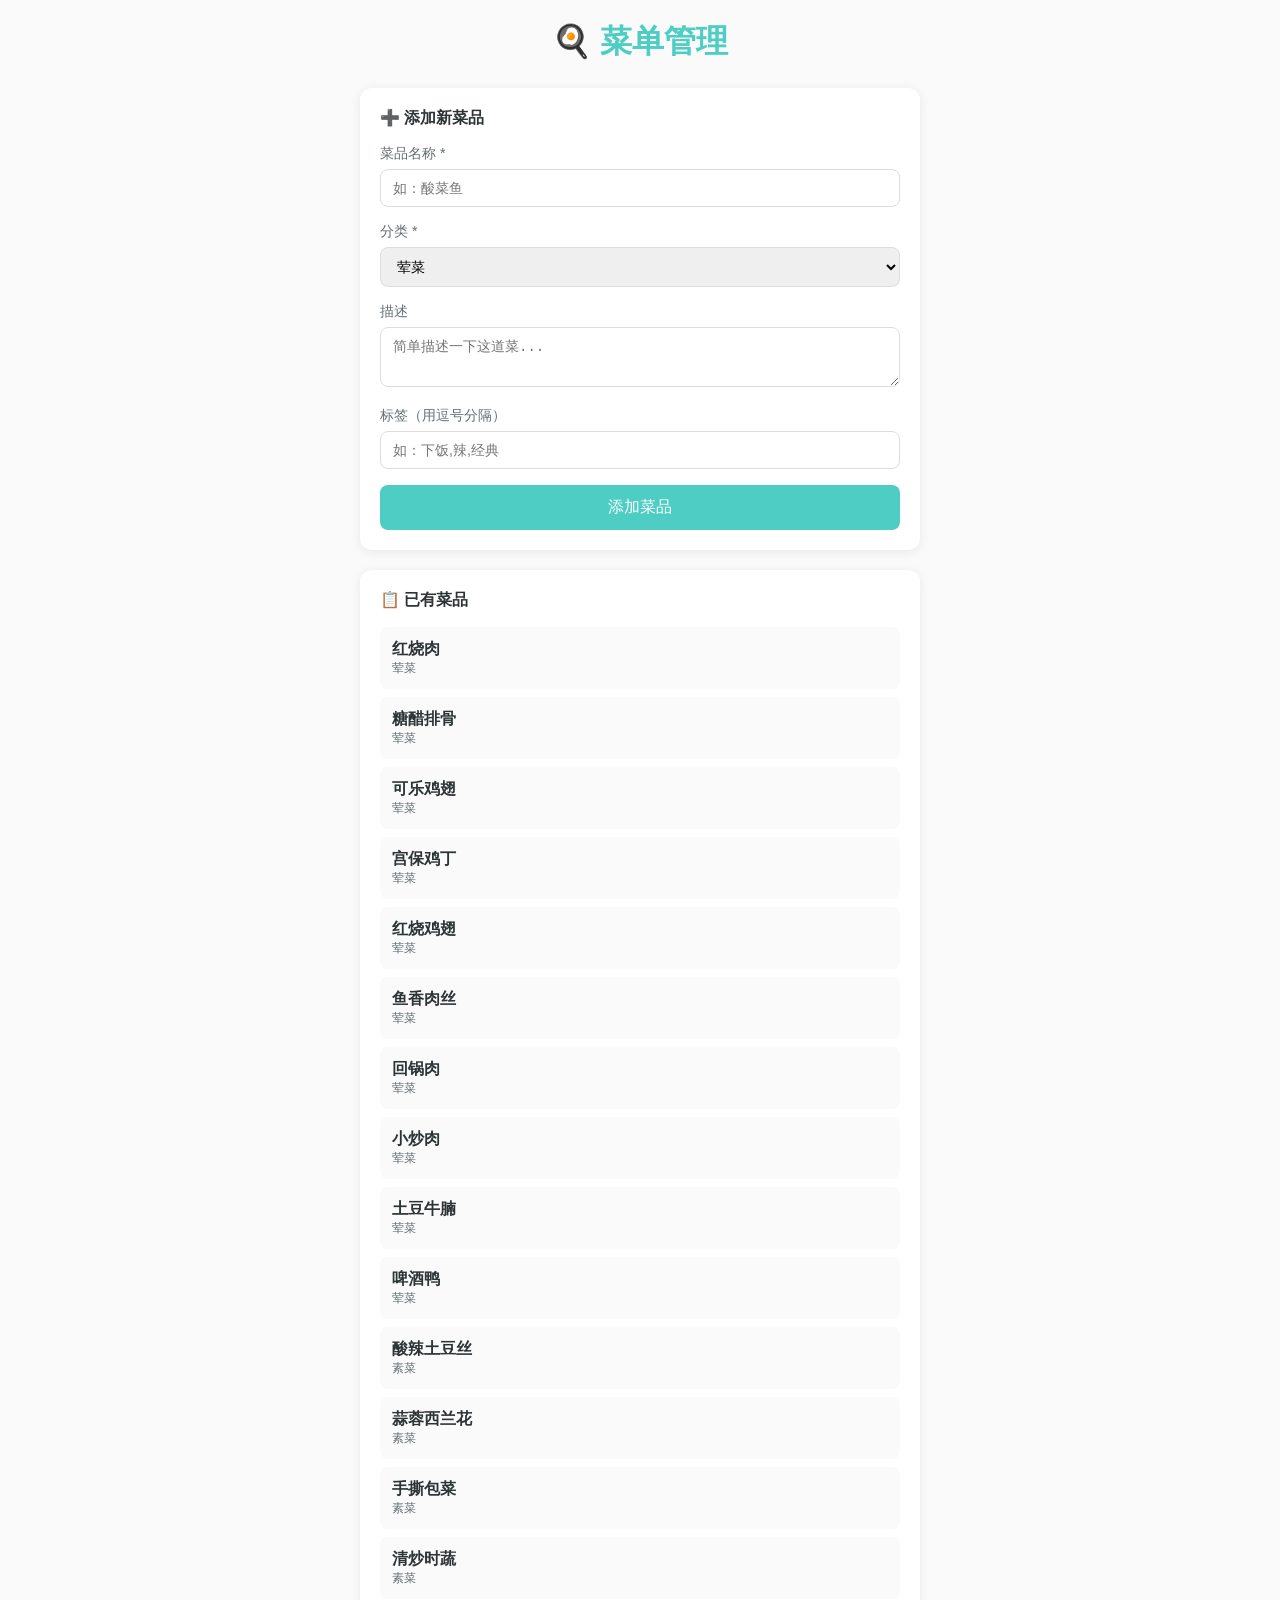
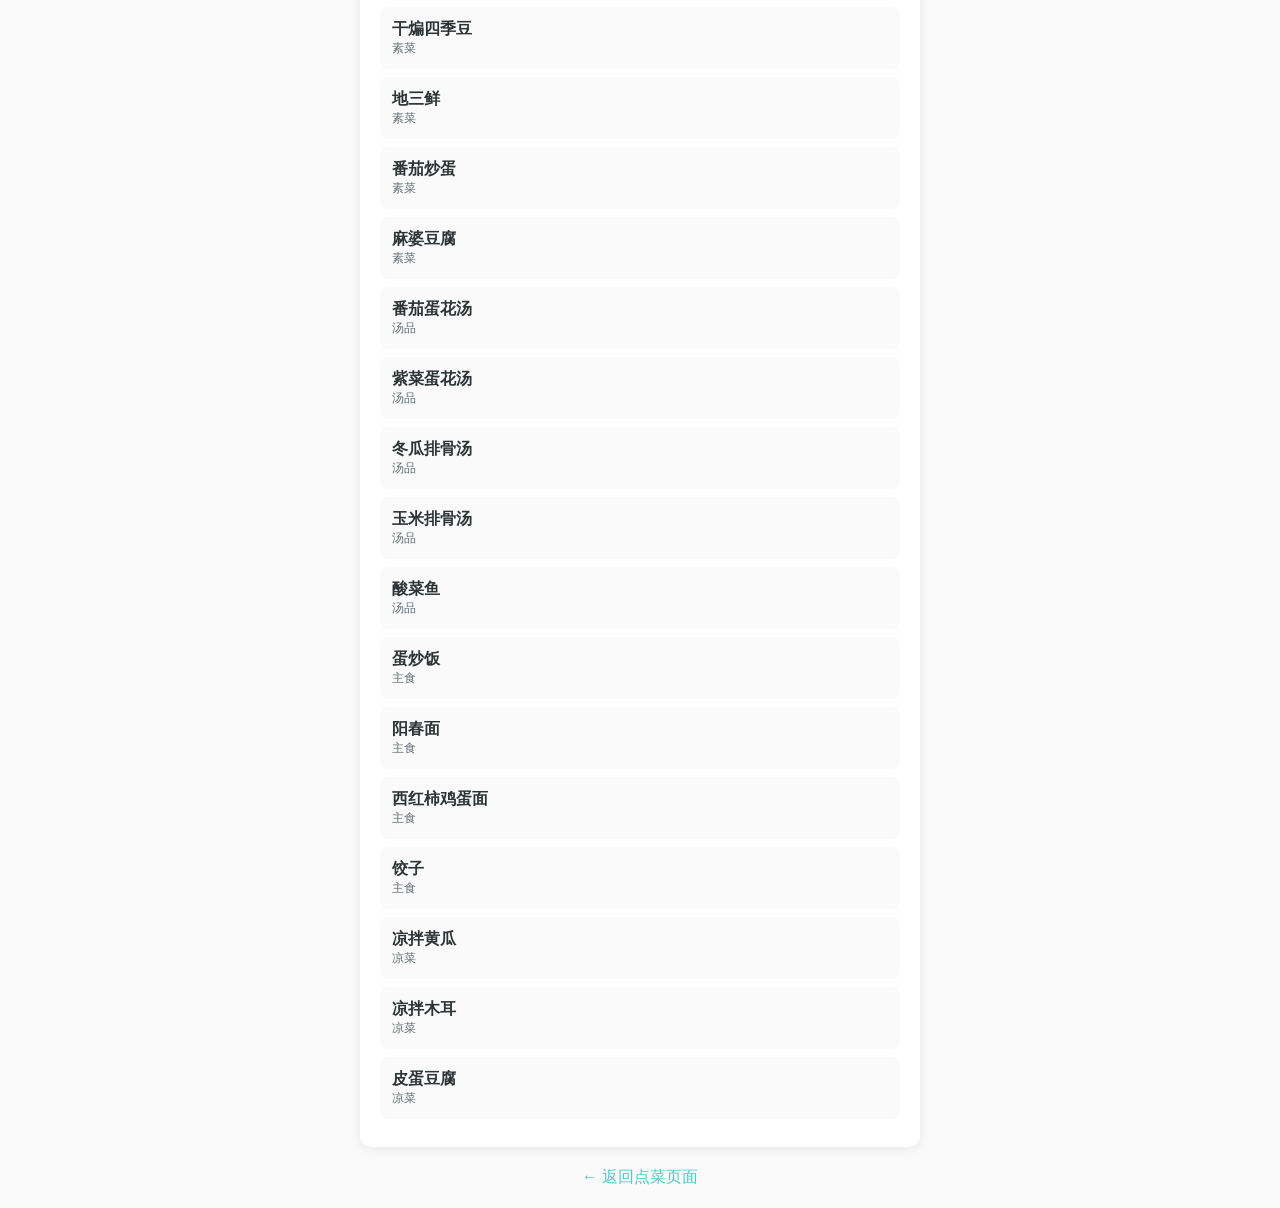
==== admin.html @ bf2adbd8 "Initial commit" ====
<!DOCTYPE html>
<html lang="zh-CN">
<head>
  <meta charset="UTF-8">
  <meta name="viewport" content="width=device-width, initial-scale=1.0">
  <title>🍳 菜单管理</title>
  <style>
    * { margin: 0; padding: 0; box-sizing: border-box; }
    
    :root {
      --primary: #4ECDC4;
      --primary-light: #E8F8F7;
      --text: #2D3436;
      --text-light: #636E72;
      --bg: #FAFAFA;
    }
    
    body {
      font-family: -apple-system, BlinkMacSystemFont, "PingFang SC", sans-serif;
      background: var(--bg);
      color: var(--text);
      padding: 20px;
      max-width: 600px;
      margin: 0 auto;
    }
    
    h1 {
      text-align: center;
      margin-bottom: 24px;
      color: var(--primary);
    }
    
    .section {
      background: white;
      border-radius: 12px;
      padding: 20px;
      margin-bottom: 20px;
      box-shadow: 0 2px 12px rgba(0,0,0,0.08);
    }
    
    .section h2 {
      font-size: 16px;
      margin-bottom: 16px;
      color: var(--text);
    }
    
    .form-group {
      margin-bottom: 16px;
    }
    
    .form-group label {
      display: block;
      font-size: 14px;
      color: var(--text-light);
      margin-bottom: 6px;
    }
    
    .form-group input,
    .form-group select,
    .form-group textarea {
      width: 100%;
      padding: 10px 12px;
      border: 1px solid #ddd;
      border-radius: 8px;
      font-size: 14px;
    }
    
    .form-group textarea {
      resize: vertical;
      min-height: 60px;
    }
    
    .btn {
      width: 100%;
      padding: 12px;
      background: var(--primary);
      color: white;
      border: none;
      border-radius: 8px;
      font-size: 16px;
      cursor: pointer;
      transition: all 0.2s;
    }
    
    .btn:hover {
      opacity: 0.9;
    }
    
    .dish-list {
      margin-top: 16px;
    }
    
    .dish-item {
      display: flex;
      justify-content: space-between;
      align-items: center;
      padding: 12px;
      background: var(--bg);
      border-radius: 8px;
      margin-bottom: 8px;
    }
    
    .dish-item-info {
      flex: 1;
    }
    
    .dish-item-name {
      font-weight: 600;
    }
    
    .dish-item-category {
      font-size: 12px;
      color: var(--text-light);
    }
    
    .delete-btn {
      background: #ff6b6b;
      color: white;
      border: none;
      padding: 6px 12px;
      border-radius: 6px;
      font-size: 12px;
      cursor: pointer;
    }
    
    .back-link {
      display: block;
      text-align: center;
      margin-top: 20px;
      color: var(--primary);
      text-decoration: none;
    }
    
    .success-msg {
      background: #d4edda;
      color: #155724;
      padding: 12px;
      border-radius: 8px;
      margin-bottom: 16px;
      display: none;
    }
    
    .success-msg.show {
      display: block;
    }
  </style>
</head>
<body>
  <h1>🍳 菜单管理</h1>
  
  <div class="success-msg" id="success-msg">✅ 操作成功！</div>
  
  <div class="section">
    <h2>➕ 添加新菜品</h2>
    <form id="add-dish-form">
      <div class="form-group">
        <label>菜品名称 *</label>
        <input type="text" id="dish-name" required placeholder="如：酸菜鱼">
      </div>
      <div class="form-group">
        <label>分类 *</label>
        <select id="dish-category" required>
          <option value="荤菜">荤菜</option>
          <option value="素菜">素菜</option>
          <option value="汤品">汤品</option>
          <option value="主食">主食</option>
          <option value="凉菜">凉菜</option>
        </select>
      </div>
      <div class="form-group">
        <label>描述</label>
        <textarea id="dish-desc" placeholder="简单描述一下这道菜..."></textarea>
      </div>
      <div class="form-group">
        <label>标签（用逗号分隔）</label>
        <input type="text" id="dish-tags" placeholder="如：下饭,辣,经典">
      </div>
      <button type="submit" class="btn">添加菜品</button>
    </form>
  </div>
  
  <div class="section">
    <h2>📋 已有菜品</h2>
    <div class="dish-list" id="dish-list"></div>
  </div>
  
  <a href="index.html" class="back-link">← 返回点菜页面</a>
  
  <script src="dishes.js"></script>
  <script>
    const DB_KEY = 'food_menu_data';
    
    function getData() {
      const data = localStorage.getItem(DB_KEY);
      return data ? JSON.parse(data) : { orders: [], customDishes: [] };
    }
    
    function saveData(data) {
      localStorage.setItem(DB_KEY, JSON.stringify(data));
    }
    
    function renderDishList() {
      const data = getData();
      const container = document.getElementById('dish-list');
      
      // 合并默认菜品和自定义菜品
      const allDishes = [...DISHES_DATA, ...data.customDishes];
      
      container.innerHTML = allDishes.map(dish => `
        <div class="dish-item" data-id="${dish.id}">
          <div class="dish-item-info">
            <div class="dish-item-name">${dish.name}</div>
            <div class="dish-item-category">${dish.category}</div>
          </div>
          ${dish.id > 100 ? `<button class="delete-btn" onclick="deleteDish(${dish.id})">删除</button>` : ''}
        </div>
      `).join('');
    }
    
    function deleteDish(id) {
      if (!confirm('确定删除这道菜吗？')) return;
      
      const data = getData();
      data.customDishes = data.customDishes.filter(d => d.id !== id);
      saveData(data);
      renderDishList();
      showSuccess();
    }
    
    function showSuccess() {
      const msg = document.getElementById('success-msg');
      msg.classList.add('show');
      setTimeout(() => msg.classList.remove('show'), 2000);
    }
    
    document.getElementById('add-dish-form').addEventListener('submit', (e) => {
      e.preventDefault();
      
      const data = getData();
      const newDish = {
        id: Date.now(), // 用时间戳作为唯一ID
        name: document.getElementById('dish-name').value,
        category: document.getElementById('dish-category').value,
        desc: document.getElementById('dish-desc').value || '美味可口',
        tags: document.getElementById('dish-tags').value.split(',').map(t => t.trim()).filter(t => t),
        image: 'data:image/svg+xml,<svg xmlns="http://www.w3.org/2000/svg" viewBox="0 0 100 100"><rect fill="%23f0f0f0" width="100" height="100"/><text x="50" y="55" text-anchor="middle" font-size="30">🍽️</text></svg>'
      };
      
      data.customDishes.push(newDish);
      saveData(data);
      
      // 清空表单
      e.target.reset();
      
      // 刷新列表
      renderDishList();
      showSuccess();
    });
    
    // 初始化
    renderDishList();
  </script>
</body>
</html>
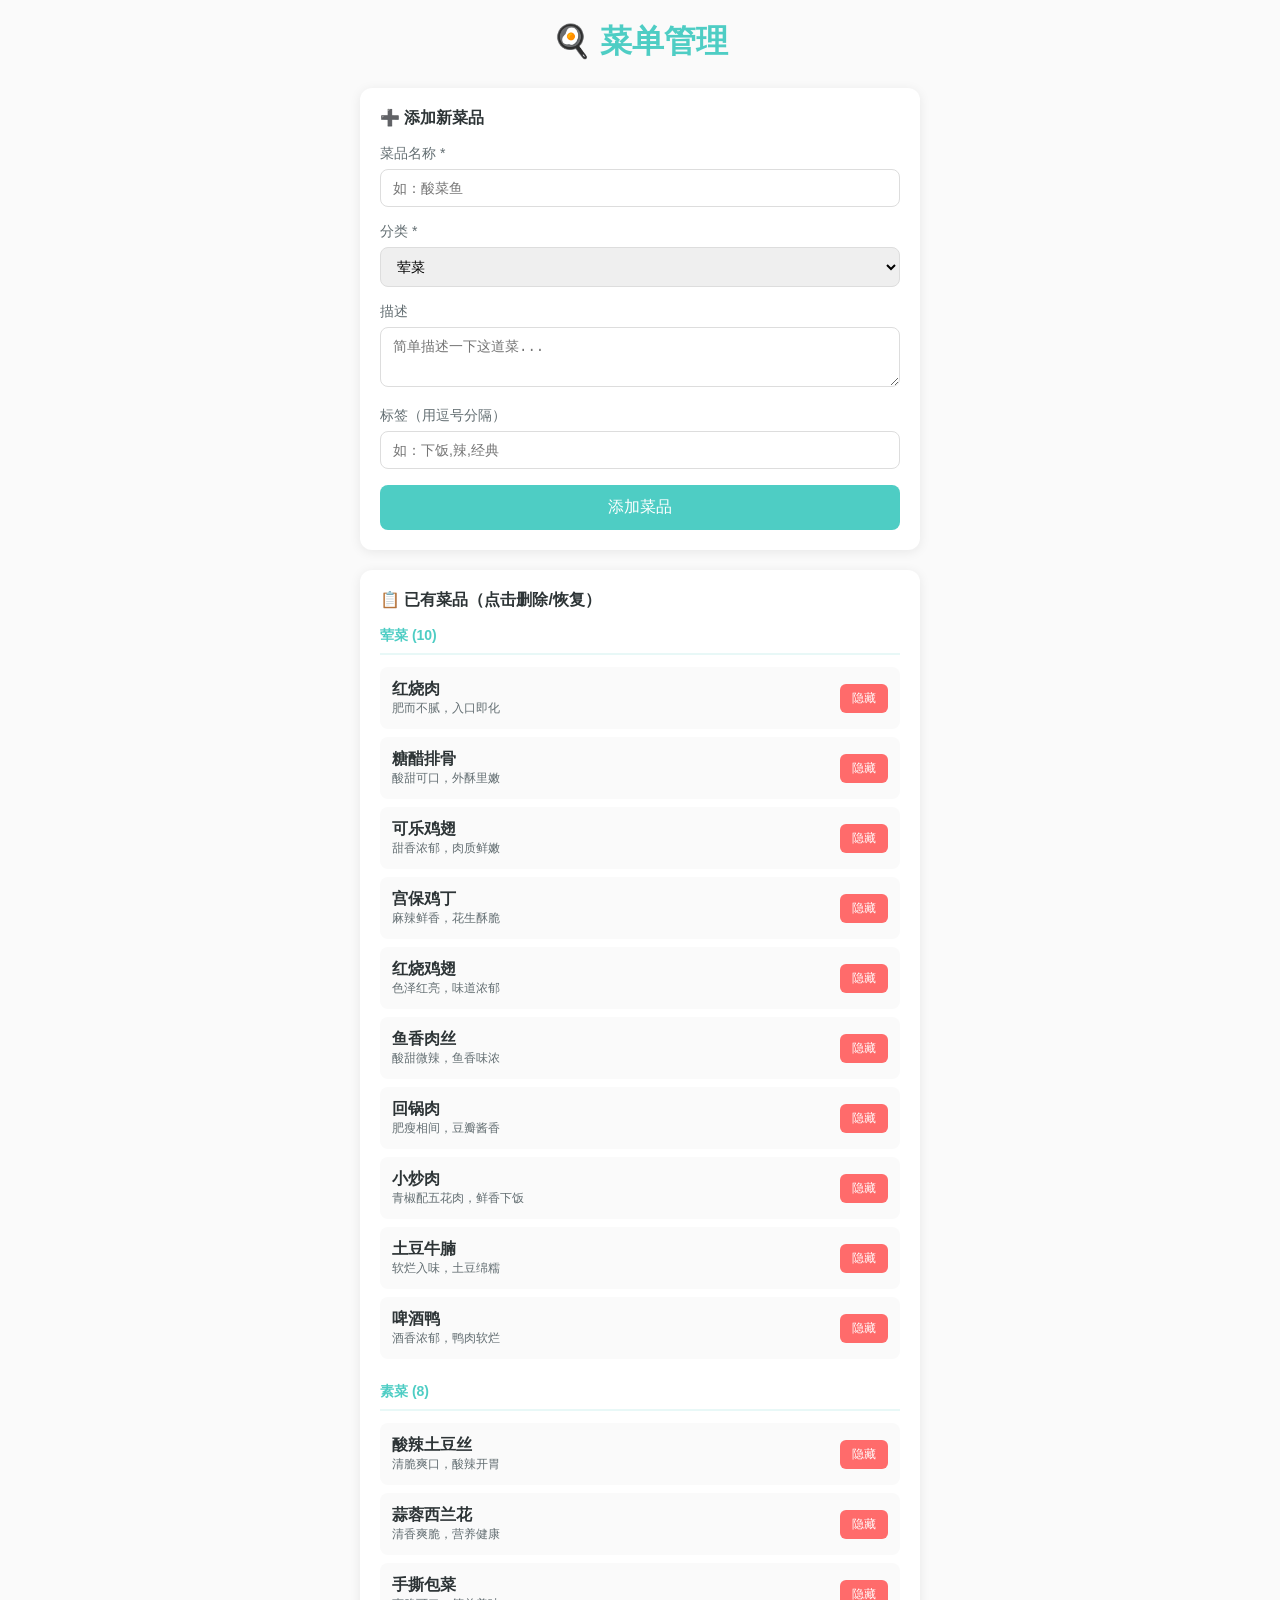
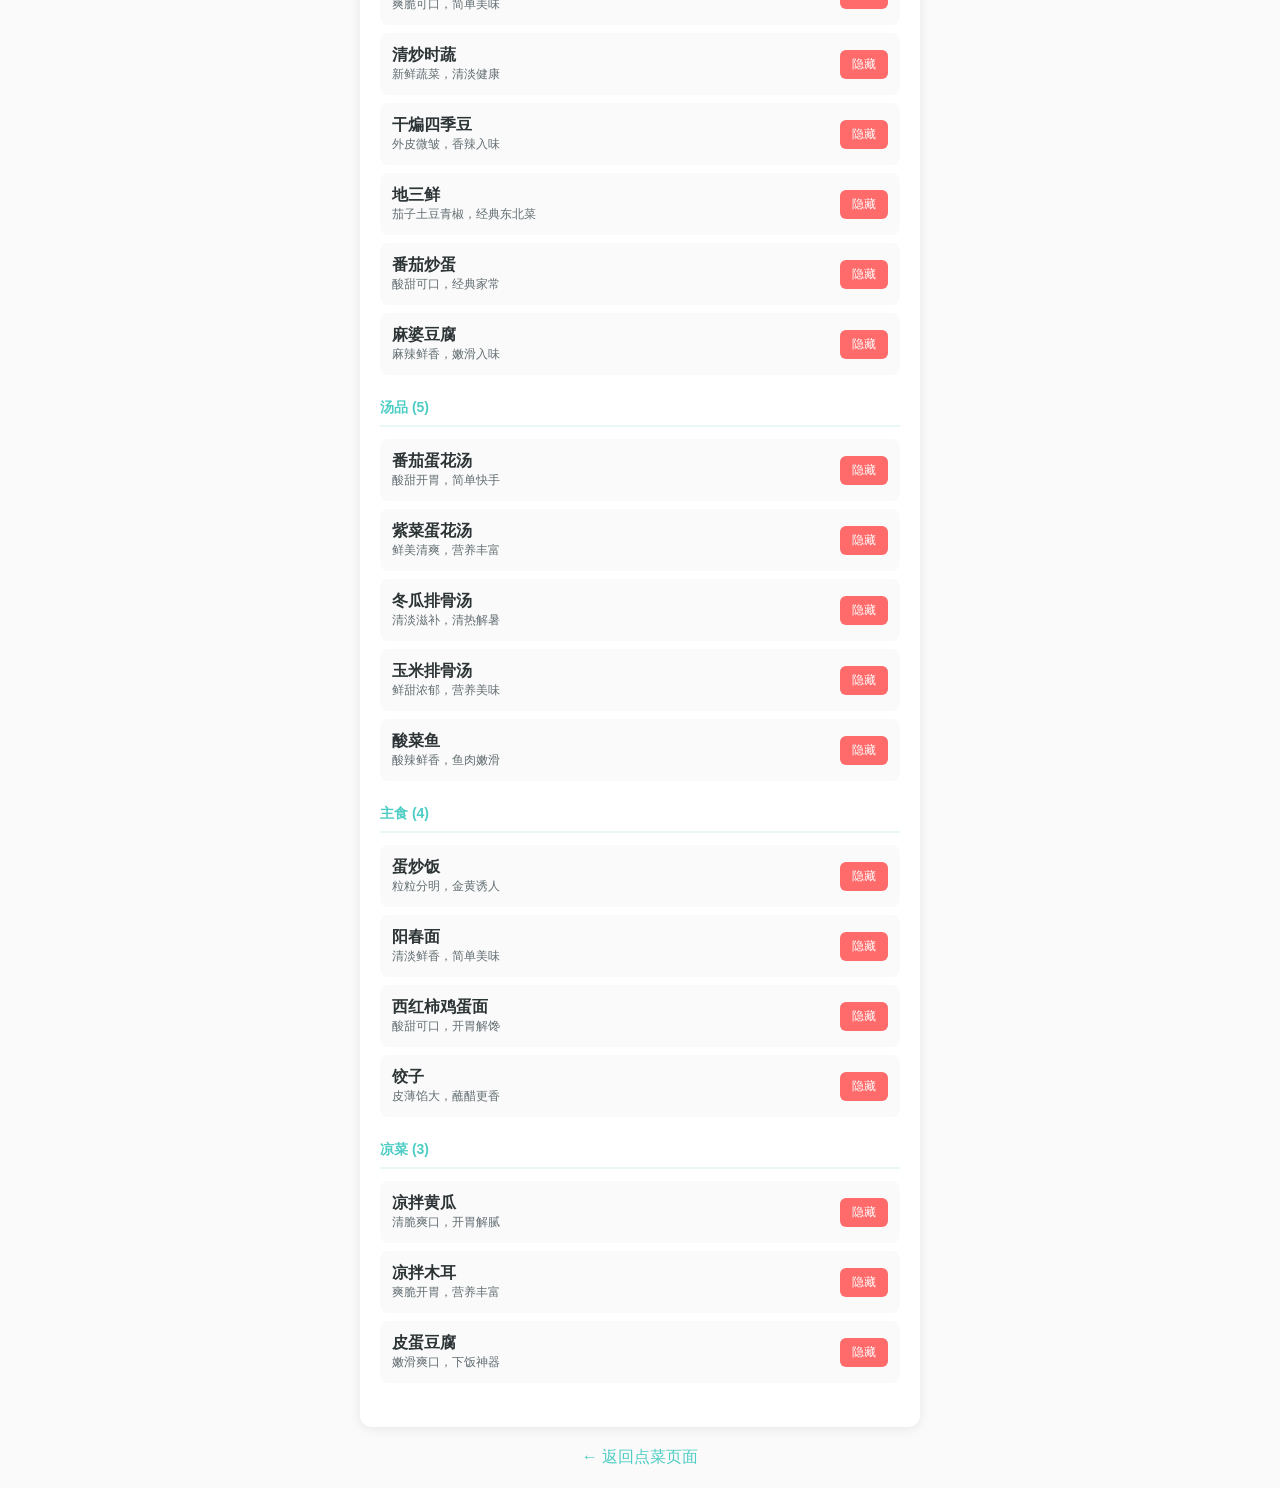
==== commit 8cf0e7e7: "✨ 支持删除菜品 + 用户ID区分" ====
--- a/admin.html
+++ b/admin.html
@@ -142,6 +142,34 @@
     
     .success-msg.show {
       display: block;
+    }
+    
+    .category-section {
+      margin-bottom: 24px;
+    }
+    
+    .category-title {
+      font-size: 14px;
+      font-weight: 600;
+      color: var(--primary);
+      margin-bottom: 12px;
+      padding-bottom: 8px;
+      border-bottom: 2px solid var(--primary-light);
+    }
+    
+    .dish-item.deleted {
+      opacity: 0.5;
+      background: #fee;
+    }
+    
+    .restore-btn {
+      background: #4ECDC4;
+      color: white;
+      border: none;
+      padding: 6px 12px;
+      border-radius: 6px;
+      font-size: 12px;
+      cursor: pointer;
     }
   </style>
 </head>
@@ -180,7 +208,7 @@
   </div>
   
   <div class="section">
-    <h2>📋 已有菜品</h2>
+    <h2>📋 已有菜品（点击删除/恢复）</h2>
     <div class="dish-list" id="dish-list"></div>
   </div>
   
@@ -192,7 +220,7 @@
     
     function getData() {
       const data = localStorage.getItem(DB_KEY);
-      return data ? JSON.parse(data) : { orders: [], customDishes: [] };
+      return data ? JSON.parse(data) : { orders: [], customDishes: [], deletedDishIds: [] };
     }
     
     function saveData(data) {
@@ -206,22 +234,59 @@
       // 合并默认菜品和自定义菜品
       const allDishes = [...DISHES_DATA, ...data.customDishes];
       
-      container.innerHTML = allDishes.map(dish => `
-        <div class="dish-item" data-id="${dish.id}">
-          <div class="dish-item-info">
-            <div class="dish-item-name">${dish.name}</div>
-            <div class="dish-item-category">${dish.category}</div>
-          </div>
-          ${dish.id > 100 ? `<button class="delete-btn" onclick="deleteDish(${dish.id})">删除</button>` : ''}
+      // 按分类分组
+      const grouped = {};
+      allDishes.forEach(dish => {
+        if (!grouped[dish.category]) grouped[dish.category] = [];
+        grouped[dish.category].push(dish);
+      });
+      
+      // 渲染
+      container.innerHTML = Object.entries(grouped).map(([category, dishes]) => `
+        <div class="category-section">
+          <div class="category-title">${category} (${dishes.length})</div>
+          ${dishes.map(dish => {
+            const isDeleted = data.deletedDishIds.includes(dish.id);
+            const isCustom = dish.id > 1000000000000; // 自定义菜品 ID 是时间戳
+            return `
+              <div class="dish-item ${isDeleted ? 'deleted' : ''}" data-id="${dish.id}">
+                <div class="dish-item-info">
+                  <div class="dish-item-name">${dish.name} ${isDeleted ? '(已删除)' : ''}</div>
+                  <div class="dish-item-category">${dish.desc || ''}</div>
+                </div>
+                ${isDeleted 
+                  ? `<button class="restore-btn" onclick="restoreDish(${dish.id})">恢复</button>`
+                  : `<button class="delete-btn" onclick="deleteDish(${dish.id})">${isCustom ? '删除' : '隐藏'}</button>`
+                }
+              </div>
+            `;
+          }).join('')}
         </div>
       `).join('');
     }
     
     function deleteDish(id) {
-      if (!confirm('确定删除这道菜吗？')) return;
-      
       const data = getData();
-      data.customDishes = data.customDishes.filter(d => d.id !== id);
+      
+      // 如果是自定义菜品，直接从数组中删除
+      const customIndex = data.customDishes.findIndex(d => d.id === id);
+      if (customIndex !== -1) {
+        if (!confirm('确定删除这道自定义菜品吗？删除后无法恢复！')) return;
+        data.customDishes.splice(customIndex, 1);
+      } else {
+        // 预设菜品，标记为删除
+        if (!confirm('确定隐藏这道菜品吗？可以随时恢复')) return;
+        data.deletedDishIds.push(id);
+      }
+      
+      saveData(data);
+      renderDishList();
+      showSuccess();
+    }
+    
+    function restoreDish(id) {
+      const data = getData();
+      data.deletedDishIds = data.deletedDishIds.filter(d => d !== id);
       saveData(data);
       renderDishList();
       showSuccess();
@@ -238,7 +303,7 @@
       
       const data = getData();
       const newDish = {
-        id: Date.now(), // 用时间戳作为唯一ID
+        id: Date.now(),
         name: document.getElementById('dish-name').value,
         category: document.getElementById('dish-category').value,
         desc: document.getElementById('dish-desc').value || '美味可口',
@@ -249,15 +314,11 @@
       data.customDishes.push(newDish);
       saveData(data);
       
-      // 清空表单
       e.target.reset();
-      
-      // 刷新列表
       renderDishList();
       showSuccess();
     });
     
-    // 初始化
     renderDishList();
   </script>
 </body>
